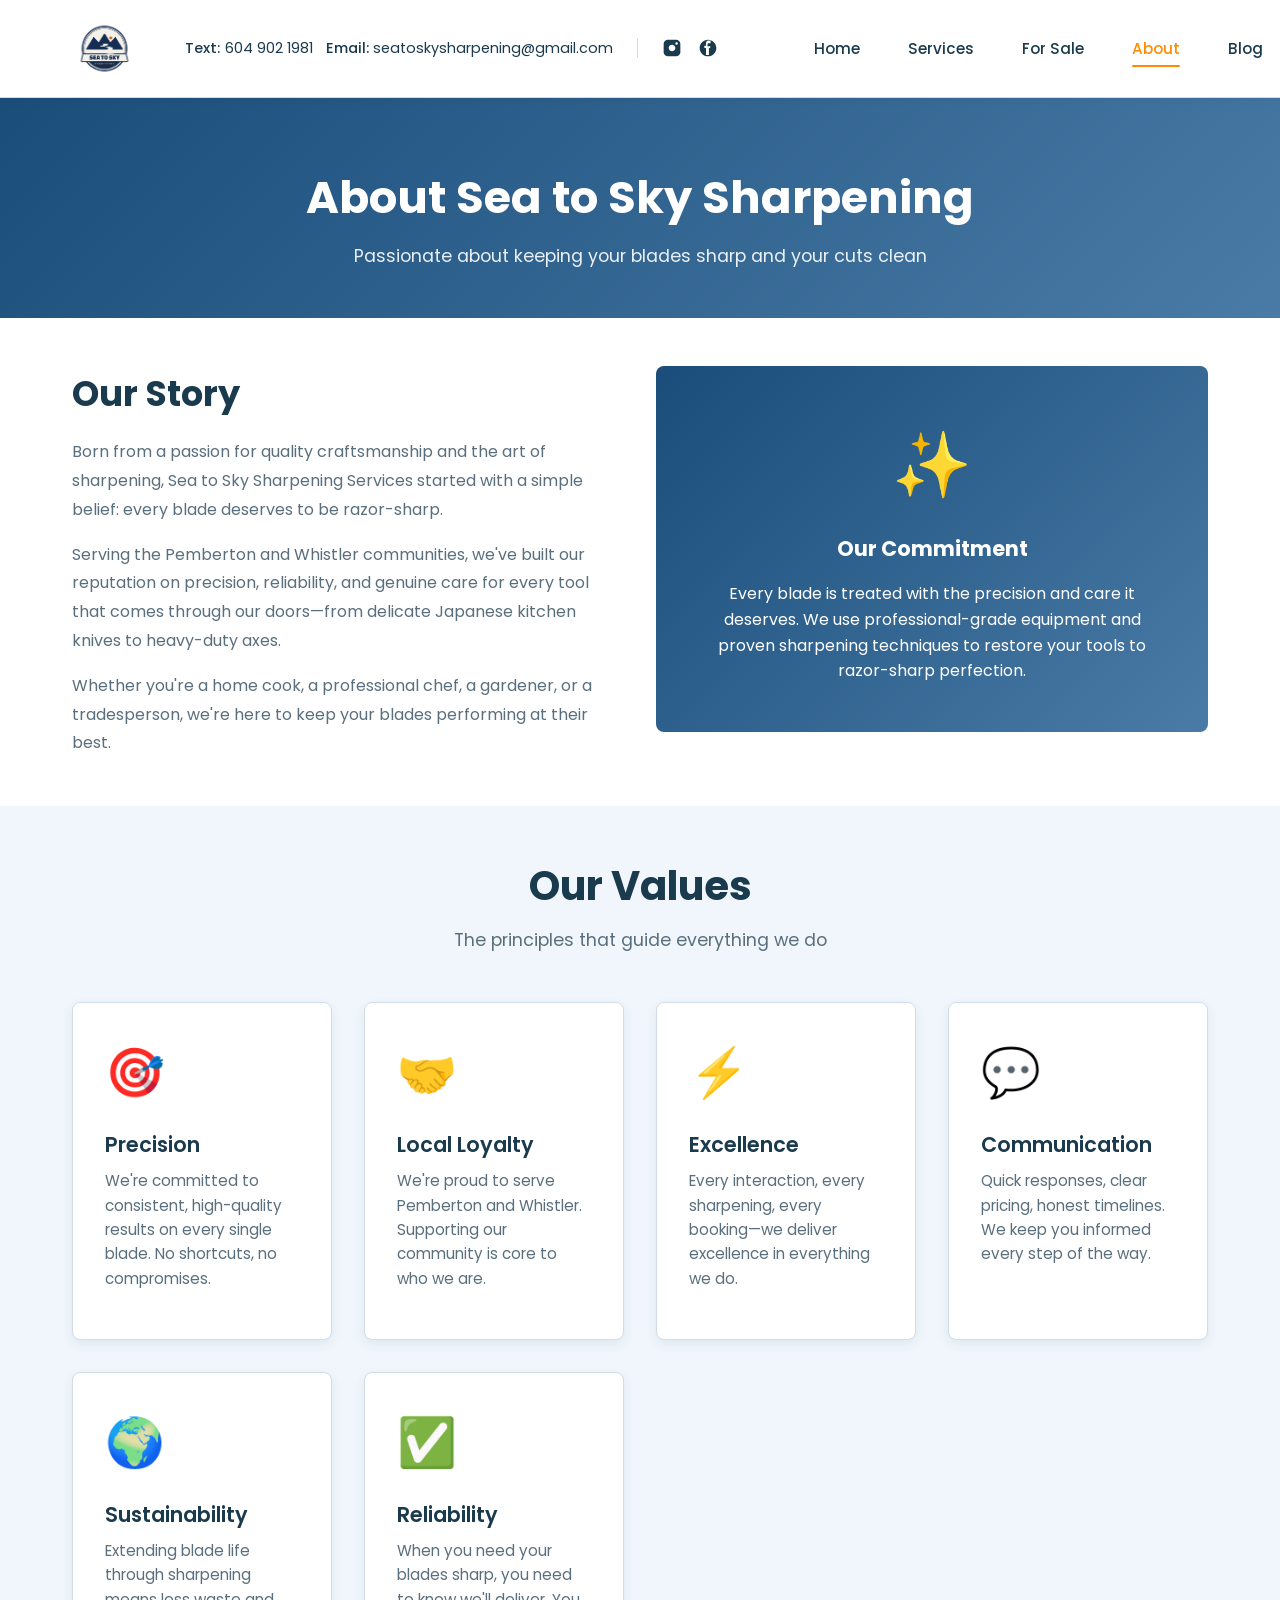
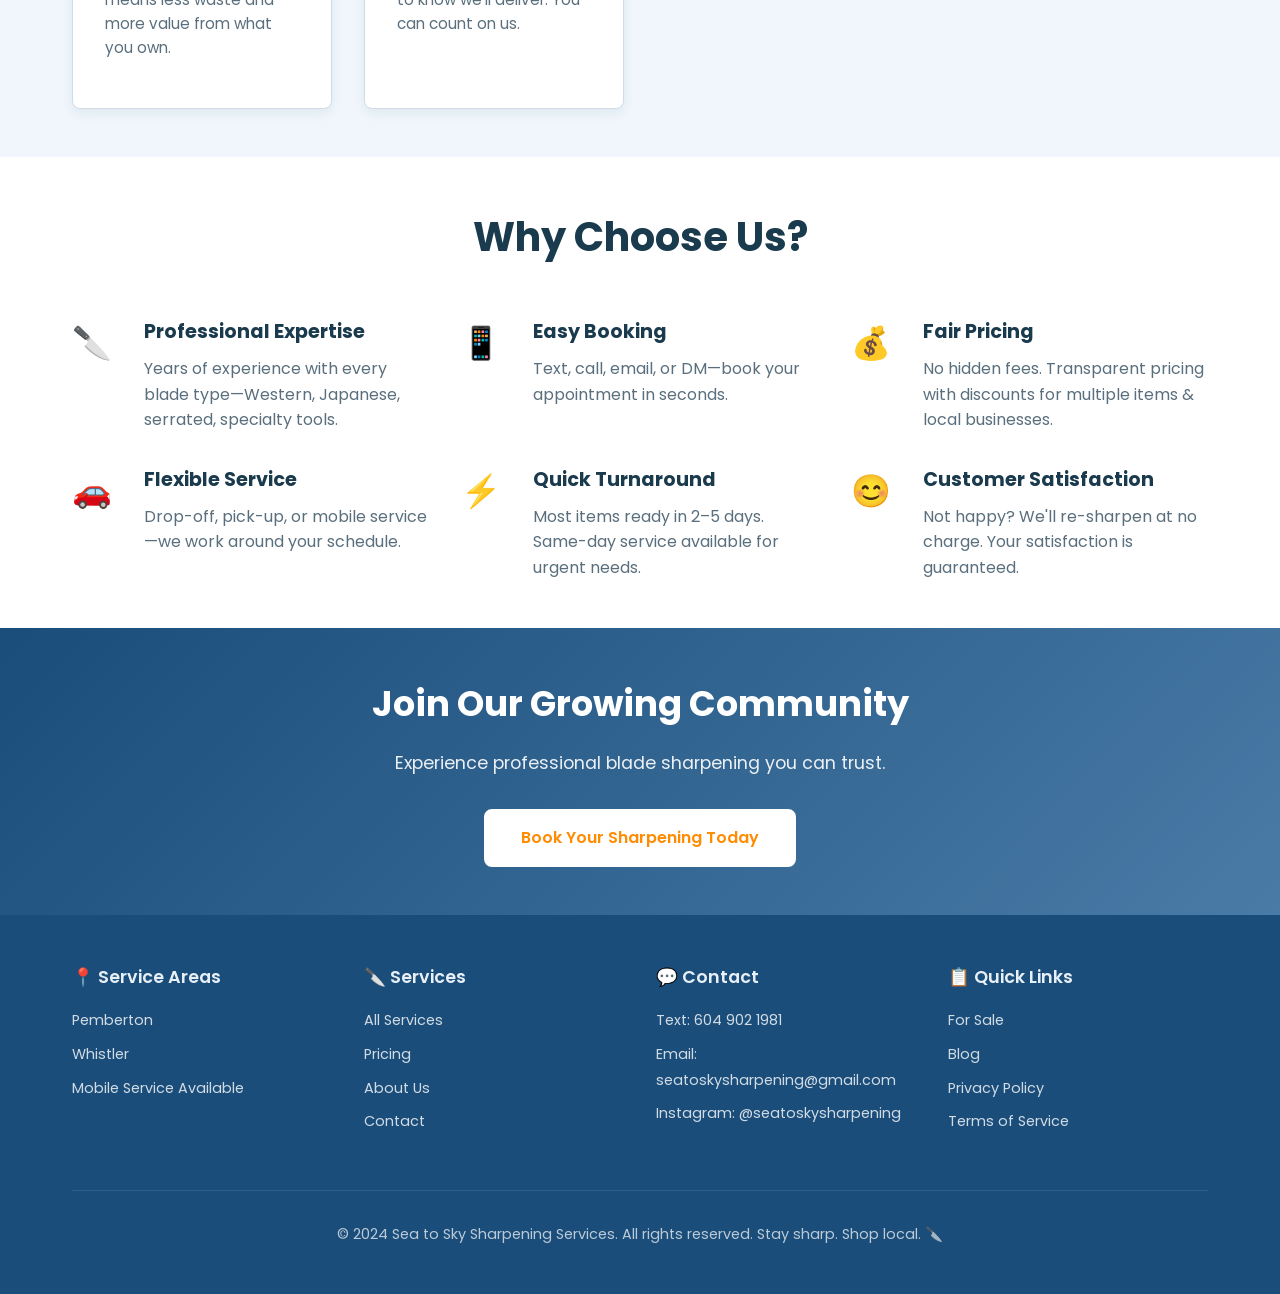
==== about.html @ df80ff3f "Initial commit: Sea to Sky Sharpening website with all pages and assets" ====
<!DOCTYPE html>
<html lang="en">
<head>
    <meta charset="UTF-8">
    <meta name="viewport" content="width=device-width, initial-scale=1.0">
    <meta name="description" content="Learn about Sea to Sky Sharpening Services. Our story, mission, and commitment to professional blade sharpening in Pemberton & Whistler.">
    <meta name="keywords" content="about, story, mission, professional sharpening, Sea to Sky, Pemberton, Whistler">
    <title>About | Sea to Sky Sharpening</title>
    <link rel="icon" href="assets/branding/Sea to Sky sharpening Transparent.png" type="image/png">
    <link rel="stylesheet" href="css/styles.css">
    <link href="https://fonts.googleapis.com/css2?family=Poppins:wght@300;400;500;600;700;800&display=swap" rel="stylesheet">
</head>
<body>
    <a class="skip-link" href="#main">Skip to main content</a>
    
    <!-- Navigation -->
    <nav class="navbar" role="navigation" aria-label="Main Navigation">
        <div class="nav-container">
            <div class="nav-left">
                <div class="nav-brand">
                    <a href="index.html">
                        <img src="assets/branding/Sea to Sky sharpening Transparent.png" alt="Sea to Sky Sharpening Logo" class="logo">
                    </a>
                </div>
                <div class="nav-contact-desktop">
                    <div class="nav-contact-left">
                        <a href="https://wa.me/16049021981" class="contact-link phone">
                            <span class="label">Text:</span> 604 902 1981
                        </a>
                        <a href="mailto:seatoskysharpening@gmail.com" class="contact-link email">
                            <span class="label">Email:</span> seatoskysharpening@gmail.com
                        </a>
                    </div>
                    <div class="nav-contact-right">
                        <a href="https://www.instagram.com/seatoskysharpening/" class="contact-link" target="_blank" rel="noopener noreferrer" aria-label="Follow us on Instagram" title="Instagram">
                            <svg width="20" height="20" viewBox="0 0 24 24" fill="currentColor" xmlns="http://www.w3.org/2000/svg"><rect x="2" y="2" width="20" height="20" rx="5" ry="5"/><path d="M16 11.37A4 4 0 1 1 12.63 8 4 4 0 0 1 16 11.37z" fill="white"/><circle cx="17.5" cy="6.5" r="1.5" fill="white"/></svg>
                        </a>
                        <a href="https://www.facebook.com/seatoskysharpenings/" class="contact-link" target="_blank" rel="noopener noreferrer" aria-label="Follow us on Facebook" title="Facebook">
                            <svg width="20" height="20" viewBox="0 0 24 24" fill="currentColor" xmlns="http://www.w3.org/2000/svg"><path d="M12 2C6.48 2 2 6.48 2 12s4.48 10 10 10 10-4.48 10-10S17.52 2 12 2zm3.7 10h-2.6v8.4h-3.5V12h-2V9.3h2V7.3c0-1.7.4-4.3 2.7-4.3 1.5 0 2.8.3 2.8.3v3h-1.9c-1.5 0-1.8.7-1.8 1.5v2h3.5l-.5 2.7z" fill="currentColor"/></svg>
                        </a>
                    </div>
                </div>
            </div>
            <button class="nav-toggle" id="navToggle" aria-label="Toggle navigation">
                <span></span>
                <span></span>
                <span></span>
            </button>
            <div class="nav-menu" id="navMenu">
                <ul class="nav-links">
                    <li><a href="index.html">Home</a></li>
                    <li><a href="services.html">Services</a></li>
                    <li><a href="for-sale.html">For Sale</a></li>
                    <li><a href="about.html" class="active">About</a></li>
                    <li><a href="blog.html">Blog</a></li>
                    <li><a href="contact.html">Contact</a></li>
                </ul>
                <div class="nav-contact-mobile">
                    <a href="tel:+16049021981" class="contact-link phone">
                        <span class="label">Text:</span> 604 902 1981
                    </a>
                    <a href="mailto:seatoskysharpening@gmail.com" class="contact-link email">
                        <span class="label">Email:</span> seatoskysharpening@gmail.com
                    </a>
                    <a href="https://www.instagram.com/seatoskysharpening/" class="contact-link instagram" target="_blank" rel="noopener noreferrer" aria-label="Follow us on Instagram">
                        <svg width="18" height="18" viewBox="0 0 24 24" fill="none" stroke="currentColor" stroke-width="2" xmlns="http://www.w3.org/2000/svg"><rect x="2" y="2" width="20" height="20" rx="5" ry="5"/><path d="M16 11.37A4 4 0 1 1 12.63 8 4 4 0 0 1 16 11.37z"/><circle cx="17.5" cy="6.5" r="1.5" fill="currentColor"/></svg>
                        <span class="label">Instagram</span>
                    </a>
                </div>
            </div>
        </div>
    </nav>

    <main id="main">
        <!-- Page Header -->
        <header class="page-header">
            <div class="container">
                <h1>About Sea to Sky Sharpening</h1>
                <p>Passionate about keeping your blades sharp and your cuts clean</p>
            </div>
        </header>

        <!-- Story Section -->
        <section>
            <div class="container">
                <div class="grid grid-2">
                    <div>
                        <h2 style="font-size: 2.2rem; margin-bottom: 1rem; color: var(--text-dark);">Our Story</h2>
                        <p style="color: var(--text-light); margin-bottom: 1rem; line-height: 1.8;">
                            Born from a passion for quality craftsmanship and the art of sharpening, Sea to Sky Sharpening Services started with a simple belief: every blade deserves to be razor-sharp.
                        </p>
                        <p style="color: var(--text-light); margin-bottom: 1rem; line-height: 1.8;">
                            Serving the Pemberton and Whistler communities, we've built our reputation on precision, reliability, and genuine care for every tool that comes through our doors—from delicate Japanese kitchen knives to heavy-duty axes.
                        </p>
                        <p style="color: var(--text-light); line-height: 1.8;">
                            Whether you're a home cook, a professional chef, a gardener, or a tradesperson, we're here to keep your blades performing at their best.
                        </p>
                    </div>
                    <div>
                        <div style="background: linear-gradient(135deg, var(--primary) 0%, var(--steel) 100%); border-radius: var(--radius); padding: 3rem; color: var(--white); text-align: center;">
                            <div style="font-size: 4rem; margin-bottom: 1rem;">✨</div>
                            <h3 style="font-size: 1.3rem; margin-bottom: 1rem;">Our Commitment</h3>
                            <p style="margin-bottom: 0;">
                                Every blade is treated with the precision and care it deserves. We use professional-grade equipment and proven sharpening techniques to restore your tools to razor-sharp perfection.
                            </p>
                        </div>
                    </div>
                </div>
            </div>
        </section>

        <!-- Values Section -->
        <section class="section-alt">
            <div class="container">
                <div class="section-header">
                    <h2>Our Values</h2>
                    <p>The principles that guide everything we do</p>
                </div>

                <div class="grid grid-3">
                    <div class="card">
                        <div class="card-body">
                            <div style="font-size: 3rem; margin-bottom: 1rem;">🎯</div>
                            <h3 class="card-title">Precision</h3>
                            <p class="card-text">We're committed to consistent, high-quality results on every single blade. No shortcuts, no compromises.</p>
                        </div>
                    </div>

                    <div class="card">
                        <div class="card-body">
                            <div style="font-size: 3rem; margin-bottom: 1rem;">🤝</div>
                            <h3 class="card-title">Local Loyalty</h3>
                            <p class="card-text">We're proud to serve Pemberton and Whistler. Supporting our community is core to who we are.</p>
                        </div>
                    </div>

                    <div class="card">
                        <div class="card-body">
                            <div style="font-size: 3rem; margin-bottom: 1rem;">⚡</div>
                            <h3 class="card-title">Excellence</h3>
                            <p class="card-text">Every interaction, every sharpening, every booking—we deliver excellence in everything we do.</p>
                        </div>
                    </div>

                    <div class="card">
                        <div class="card-body">
                            <div style="font-size: 3rem; margin-bottom: 1rem;">💬</div>
                            <h3 class="card-title">Communication</h3>
                            <p class="card-text">Quick responses, clear pricing, honest timelines. We keep you informed every step of the way.</p>
                        </div>
                    </div>

                    <div class="card">
                        <div class="card-body">
                            <div style="font-size: 3rem; margin-bottom: 1rem;">🌍</div>
                            <h3 class="card-title">Sustainability</h3>
                            <p class="card-text">Extending blade life through sharpening means less waste and more value from what you own.</p>
                        </div>
                    </div>

                    <div class="card">
                        <div class="card-body">
                            <div style="font-size: 3rem; margin-bottom: 1rem;">✅</div>
                            <h3 class="card-title">Reliability</h3>
                            <p class="card-text">When you need your blades sharp, you need to know we'll deliver. You can count on us.</p>
                        </div>
                    </div>
                </div>
            </div>
        </section>

        <!-- Why Us Section -->
        <section>
            <div class="container">
                <div class="section-header">
                    <h2>Why Choose Us?</h2>
                </div>

                <div class="grid grid-2">
                    <div style="display: flex; gap: var(--spacing-lg); align-items: flex-start;">
                        <div style="font-size: 2rem; flex-shrink: 0;">🔪</div>
                        <div>
                            <h3 style="font-size: 1.2rem; margin-bottom: 0.5rem; color: var(--text-dark);">Professional Expertise</h3>
                            <p style="color: var(--text-light);">Years of experience with every blade type—Western, Japanese, serrated, specialty tools.</p>
                        </div>
                    </div>

                    <div style="display: flex; gap: var(--spacing-lg); align-items: flex-start;">
                        <div style="font-size: 2rem; flex-shrink: 0;">📱</div>
                        <div>
                            <h3 style="font-size: 1.2rem; margin-bottom: 0.5rem; color: var(--text-dark);">Easy Booking</h3>
                            <p style="color: var(--text-light);">Text, call, email, or DM—book your appointment in seconds.</p>
                        </div>
                    </div>

                    <div style="display: flex; gap: var(--spacing-lg); align-items: flex-start;">
                        <div style="font-size: 2rem; flex-shrink: 0;">💰</div>
                        <div>
                            <h3 style="font-size: 1.2rem; margin-bottom: 0.5rem; color: var(--text-dark);">Fair Pricing</h3>
                            <p style="color: var(--text-light);">No hidden fees. Transparent pricing with discounts for multiple items & local businesses.</p>
                        </div>
                    </div>

                    <div style="display: flex; gap: var(--spacing-lg); align-items: flex-start;">
                        <div style="font-size: 2rem; flex-shrink: 0;">🚗</div>
                        <div>
                            <h3 style="font-size: 1.2rem; margin-bottom: 0.5rem; color: var(--text-dark);">Flexible Service</h3>
                            <p style="color: var(--text-light);">Drop-off, pick-up, or mobile service—we work around your schedule.</p>
                        </div>
                    </div>

                    <div style="display: flex; gap: var(--spacing-lg); align-items: flex-start;">
                        <div style="font-size: 2rem; flex-shrink: 0;">⚡</div>
                        <div>
                            <h3 style="font-size: 1.2rem; margin-bottom: 0.5rem; color: var(--text-dark);">Quick Turnaround</h3>
                            <p style="color: var(--text-light);">Most items ready in 2–5 days. Same-day service available for urgent needs.</p>
                        </div>
                    </div>

                    <div style="display: flex; gap: var(--spacing-lg); align-items: flex-start;">
                        <div style="font-size: 2rem; flex-shrink: 0;">😊</div>
                        <div>
                            <h3 style="font-size: 1.2rem; margin-bottom: 0.5rem; color: var(--text-dark);">Customer Satisfaction</h3>
                            <p style="color: var(--text-light);">Not happy? We'll re-sharpen at no charge. Your satisfaction is guaranteed.</p>
                        </div>
                    </div>
                </div>
            </div>
        </section>

        <!-- CTA -->
        <section style="background: linear-gradient(135deg, var(--primary) 0%, var(--steel) 100%); color: var(--white); text-align: center;">
            <div class="container">
                <h2 style="font-size: 2.2rem; margin-bottom: 1rem;">Join Our Growing Community</h2>
                <p style="font-size: 1.1rem; margin-bottom: 2rem; color: rgba(255,255,255,0.9);">Experience professional blade sharpening you can trust.</p>
                <a href="contact.html" class="btn btn-secondary">Book Your Sharpening Today</a>
            </div>
        </section>
    </main>

    <!-- Footer -->
    <footer>
        <div class="container">
            <div class="footer-content">
                <div class="footer-section">
                    <h3>📍 Service Areas</h3>
                    <ul>
                        <li><a href="#">Pemberton</a></li>
                        <li><a href="#">Whistler</a></li>
                        <li><a href="#">Mobile Service Available</a></li>
                    </ul>
                </div>
                <div class="footer-section">
                    <h3>🔪 Services</h3>
                    <ul>
                        <li><a href="services.html">All Services</a></li>
                        <li><a href="services.html#pricing">Pricing</a></li>
                        <li><a href="about.html">About Us</a></li>
                        <li><a href="contact.html">Contact</a></li>
                    </ul>
                </div>
                <div class="footer-section">
                    <h3>💬 Contact</h3>
                    <ul>
                        <li><a href="tel:+16049021981">Text: 604 902 1981</a></li>
                        <li><a href="mailto:seatoskysharpening@gmail.com">Email: seatoskysharpening@gmail.com</a></li>
                        <li><a href="https://www.instagram.com/seatoskysharpening/" target="_blank" rel="noopener noreferrer">Instagram: @seatoskysharpening</a></li>
                    </ul>
                </div>
                <div class="footer-section">
                    <h3>📋 Quick Links</h3>
                    <ul>
                        <li><a href="for-sale.html">For Sale</a></li>
                        <li><a href="blog.html">Blog</a></li>
                        <li><a href="#">Privacy Policy</a></li>
                        <li><a href="#">Terms of Service</a></li>
                    </ul>
                </div>
            </div>
            <div class="footer-bottom">
                <p>&copy; 2024 Sea to Sky Sharpening Services. All rights reserved. Stay sharp. Shop local. 🔪</p>
            </div>
        </div>
    </footer>

    <script src="js/scripts.js"></script>
</body>
</html>
---- css/styles.css ----
/* Sea to Sky Sharpening - Premium Minimalist Design */

:root {
    --primary: #1a4d7a;
    --primary-light: #2d6fa5;
    --secondary: #f0f6fb;
    --accent: #ff8c00;
    --accent-light: #ffa500;
    --steel: #4a7ba7;
    --silver: #e8f0f7;
    --text-dark: #1a3a4d;
    --text-light: #5a6f7d;
    --text-muted: #8a9aaa;
    --border: #d0dce8;
    --white: #ffffff;
    --spacing: 1rem;
    --spacing-lg: 2rem;
    --spacing-xl: 3rem;
    --radius: 8px;
    --shadow: 0 8px 32px rgba(26, 77, 122, 0.12);
    --shadow-sm: 0 4px 12px rgba(26, 77, 122, 0.08);
    --shadow-lg: 0 20px 60px rgba(26, 77, 122, 0.15);
    --transition: all 0.3s cubic-bezier(0.25, 0.46, 0.45, 0.94);
}

/* Reset & Base */
* {
    margin: 0;
    padding: 0;
    box-sizing: border-box;
}

html, body {
    height: 100%;
    scroll-behavior: smooth;
}

body {
    font-family: 'Poppins', -apple-system, BlinkMacSystemFont, 'Segoe UI', sans-serif;
    font-size: 16px;
    line-height: 1.6;
    color: var(--text-dark);
    background-color: var(--white);
    overflow-x: hidden;
}

/* Container */
.container {
    max-width: 1200px;
    margin: 0 auto;
    padding: 0 var(--spacing-lg);
}

.container-sm {
    max-width: 900px;
    margin: 0 auto;
    padding: 0 var(--spacing-lg);
}

/* Navigation */
.navbar {
    background: var(--white);
    border-bottom: 1px solid var(--border);
    position: sticky;
    top: 0;
    z-index: 1000;
    box-shadow: 0 2px 8px rgba(0, 0, 0, 0.04);
    backdrop-filter: blur(10px);
    background: rgba(255, 255, 255, 0.95);
}

.nav-container {
    max-width: 1200px;
    margin: 0 auto;
    padding: 1rem var(--spacing-lg);
    display: flex;
    align-items: center;
    justify-content: space-between;
}

.nav-left {
    display: flex;
    align-items: center;
    gap: var(--spacing-xl);
    flex-shrink: 0;
    margin-right: 6rem;
}

.nav-brand {
    display: flex;
    align-items: center;
    gap: 0.8rem;
    flex-shrink: 0;
}

.nav-brand a {
    display: flex;
    align-items: center;
    text-decoration: none;
}

.logo {
    height: 65px;
    width: auto;
}

.nav-contact-desktop {
    display: flex;
    align-items: center;
    gap: 1.5rem;
    margin-left: auto;
    flex-shrink: 0;
}

.nav-contact-left {
    display: flex;
    gap: 0.8rem;
    align-items: center;
}

.nav-contact-right {
    display: flex;
    gap: 1rem;
    align-items: center;
    border-left: 1px solid var(--border);
    padding-left: 1.5rem;
}

.contact-link {
    text-decoration: none;
    color: var(--text-dark);
    font-size: 0.9rem;
    transition: var(--transition);
    display: flex;
    align-items: center;
    gap: 0.3rem;
}

.contact-link:hover {
    color: var(--accent);
}

.contact-link .label {
    font-weight: 500;
}

.nav-contact-mobile {
    display: none;
}

.nav-brand-mobile {
    display: none;
}

.nav-toggle {
    display: none;
    flex-direction: column;
    background: none;
    border: none;
    cursor: pointer;
    gap: 6px;
    padding: 0.5rem;
}

.nav-toggle span {
    width: 25px;
    height: 3px;
    background: var(--primary);
    border-radius: 2px;
    transition: var(--transition);
}

.nav-toggle.active span:nth-child(1) {
    transform: rotate(45deg) translate(8px, 8px);
}

.nav-toggle.active span:nth-child(2) {
    opacity: 0;
}

.nav-toggle.active span:nth-child(3) {
    transform: rotate(-45deg) translate(8px, -8px);
}

.nav-menu {
    display: flex;
    align-items: center;
    gap: var(--spacing-xl);
    flex-shrink: 0;
}

.nav-links {
    display: flex;
    list-style: none;
    gap: var(--spacing-xl);
}

.nav-links a {
    text-decoration: none;
    color: var(--text-dark);
    font-weight: 500;
    font-size: 0.95rem;
    transition: var(--transition);
    position: relative;
    padding: 0.5rem 0;
}

.nav-links a:hover,
.nav-links a.active {
    color: var(--accent);
}

.nav-links a.active::after {
    content: '';
    position: absolute;
    bottom: 0;
    left: 0;
    right: 0;
    height: 2px;
    background: var(--accent);
    border-radius: 1px;
}

@media (max-width: 768px) {
    .nav-contact-desktop {
        display: none;
    }

    .nav-brand-mobile {
        display: block;
        position: absolute;
        left: 50%;
        transform: translateX(-50%);
    }

    .nav-brand-mobile img {
        height: 50px;
        width: auto;
    }

    .nav-toggle {
        display: flex;
    }

    .nav-menu {
        position: absolute;
        top: 100%;
        left: 0;
        right: 0;
        flex-direction: column;
        background: var(--white);
        border-bottom: 1px solid var(--border);
        padding: var(--spacing-lg);
        gap: 0;
        display: none;
        box-shadow: var(--shadow-sm);
    }

    .nav-menu.active {
        display: flex;
    }

    .nav-links {
        flex-direction: column;
        gap: 0;
        width: 100%;
    }

    .nav-links a {
        padding: var(--spacing) 0;
        border-bottom: 1px solid var(--border);
    }

    .nav-links a.active::after {
        display: none;
    }

    .nav-contact-mobile {
        display: flex;
        flex-direction: column;
        gap: 0;
        margin-top: var(--spacing);
        padding-top: var(--spacing);
        border-top: 1px solid var(--border);
    }

    .nav-contact-mobile .contact-link {
        padding: var(--spacing) 0;
        border-bottom: 1px solid var(--border);
    }
}

/* Hero Section */
.hero {
    background: linear-gradient(135deg, var(--primary) 0%, var(--steel) 100%);
    color: var(--white);
    padding: 8rem var(--spacing-lg) 6rem;
    position: relative;
    overflow: hidden;
}

.hero::before {
    content: '';
    position: absolute;
    top: 0;
    right: -10%;
    width: 500px;
    height: 500px;
    background: radial-gradient(circle, rgba(231, 76, 60, 0.1) 0%, transparent 70%);
    border-radius: 50%;
}

.hero-content {
    position: relative;
    z-index: 1;
    text-align: center;
}

.hero h1 {
    font-size: 3.5rem;
    font-weight: 700;
    margin-bottom: 1rem;
    line-height: 1.2;
}

.hero p {
    font-size: 1.3rem;
    margin-bottom: 2rem;
    color: rgba(255, 255, 255, 0.9);
    max-width: 600px;
    margin-left: auto;
    margin-right: auto;
}

.hero-cta {
    display: flex;
    gap: 1rem;
    justify-content: center;
    flex-wrap: wrap;
}

/* Buttons */
.btn {
    padding: 0.9rem 2.2rem;
    border: none;
    border-radius: var(--radius);
    font-size: 1rem;
    font-weight: 600;
    cursor: pointer;
    transition: var(--transition);
    text-decoration: none;
    display: inline-block;
    text-align: center;
}

.btn-primary {
    background: var(--accent);
    color: var(--white);
    box-shadow: 0 4px 15px rgba(231, 76, 60, 0.3);
}

.btn-primary:hover {
    background: var(--accent-light);
    transform: translateY(-2px);
    box-shadow: 0 8px 25px rgba(231, 76, 60, 0.4);
}

.btn-secondary {
    background: var(--white);
    color: var(--accent);
    border: 2px solid var(--white);
}

.btn-secondary:hover {
    background: transparent;
    color: var(--white);
    transform: translateY(-2px);
}

.btn-outline {
    background: transparent;
    color: var(--white);
    border: 2px solid var(--white);
}

.btn-outline:hover {
    background: var(--white);
    color: var(--accent);
    transform: translateY(-2px);
}

.btn-dark {
    background: var(--primary);
    color: var(--white);
    border: 2px solid var(--primary);
}

.btn-dark:hover {
    background: transparent;
    transform: translateY(-2px);
}

/* Page Header */
.page-header {
    background: linear-gradient(135deg, var(--primary) 0%, var(--steel) 100%);
    color: var(--white);
    padding: 4rem var(--spacing-lg) 3rem;
    text-align: center;
}

.page-header h1 {
    font-size: 2.8rem;
    font-weight: 700;
    margin-bottom: 0.5rem;
}

.page-header p {
    font-size: 1.1rem;
    color: rgba(255, 255, 255, 0.9);
}

/* Grid Systems */
.grid {
    display: grid;
    gap: var(--spacing-lg);
}

.grid-2 {
    grid-template-columns: repeat(auto-fit, minmax(300px, 1fr));
}

.grid-3 {
    grid-template-columns: repeat(auto-fit, minmax(250px, 1fr));
}

.grid-4 {
    grid-template-columns: repeat(auto-fit, minmax(220px, 1fr));
}

@media (max-width: 768px) {
    .grid-3,
    .grid-4 {
        grid-template-columns: repeat(auto-fit, minmax(150px, 1fr));
    }
}

/* Cards */
.card {
    background: var(--white);
    border-radius: var(--radius);
    overflow: hidden;
    box-shadow: var(--shadow-sm);
    transition: var(--transition);
    border: 1px solid var(--border);
}

.card:hover {
    box-shadow: var(--shadow);
    transform: translateY(-8px);
}

.card-image {
    width: 100%;
    height: 250px;
    background: linear-gradient(135deg, #f0f0f0 0%, #e0e0e0 100%);
    overflow: hidden;
    display: flex;
    align-items: center;
    justify-content: center;
    color: var(--text-muted);
    font-size: 3rem;
}

.card-image img {
    width: 100%;
    height: 100%;
    object-fit: cover;
}

.card-body {
    padding: var(--spacing-lg);
}

.card-title {
    font-size: 1.3rem;
    font-weight: 600;
    margin-bottom: 0.5rem;
    color: var(--text-dark);
}

.card-text {
    color: var(--text-light);
    margin-bottom: 1rem;
    font-size: 0.95rem;
}

.card-price {
    font-size: 1.5rem;
    font-weight: 700;
    color: var(--accent);
    margin-bottom: 1rem;
}

.card-badge {
    display: inline-block;
    background: var(--accent);
    color: var(--white);
    padding: 0.4rem 0.8rem;
    border-radius: 20px;
    font-size: 0.8rem;
    font-weight: 600;
    margin-bottom: 1rem;
}

/* Sections */
section {
    padding: var(--spacing-xl) var(--spacing-lg);
}

.section-header {
    text-align: center;
    margin-bottom: var(--spacing-xl);
}

.section-header h2 {
    font-size: 2.5rem;
    font-weight: 700;
    margin-bottom: 0.5rem;
    color: var(--text-dark);
}

.section-header p {
    font-size: 1.1rem;
    color: var(--text-light);
    max-width: 600px;
    margin: 0 auto;
}

.section-alt {
    background: var(--secondary);
}

/* Feature Grid */
.feature {
    display: flex;
    flex-direction: column;
    align-items: center;
    text-align: center;
}

.feature-icon {
    font-size: 3rem;
    margin-bottom: 1rem;
}

.feature h3 {
    font-size: 1.3rem;
    font-weight: 600;
    margin-bottom: 0.5rem;
    color: var(--text-dark);
}

.feature p {
    color: var(--text-light);
    font-size: 0.95rem;
    line-height: 1.6;
}

/* Forms */
form {
    display: flex;
    flex-direction: column;
    gap: var(--spacing);
}

.form-group {
    display: flex;
    flex-direction: column;
    gap: 0.5rem;
}

label {
    font-weight: 500;
    color: var(--text-dark);
    font-size: 0.95rem;
}

input,
textarea,
select {
    padding: 0.8rem;
    border: 1px solid var(--border);
    border-radius: var(--radius);
    font-family: inherit;
    font-size: 0.95rem;
    transition: var(--transition);
}

input:focus,
textarea:focus,
select:focus {
    outline: none;
    border-color: var(--accent);
    box-shadow: 0 0 0 3px rgba(231, 76, 60, 0.1);
}

textarea {
    resize: vertical;
    min-height: 150px;
}

/* Footer */
footer {
    background: var(--primary);
    color: var(--white);
    padding: var(--spacing-xl) var(--spacing-lg);
}

.footer-content {
    display: grid;
    grid-template-columns: repeat(auto-fit, minmax(250px, 1fr));
    gap: var(--spacing-lg);
    margin-bottom: var(--spacing-xl);
}

.footer-section h3 {
    font-size: 1.1rem;
    font-weight: 600;
    margin-bottom: 1rem;
    color: var(--silver);
}

.footer-section ul {
    list-style: none;
}

.footer-section ul li {
    margin-bottom: 0.5rem;
}

.footer-section a {
    color: rgba(255, 255, 255, 0.8);
    text-decoration: none;
    transition: var(--transition);
    font-size: 0.9rem;
}

.footer-section a:hover {
    color: var(--silver);
}

.footer-bottom {
    border-top: 1px solid rgba(255, 255, 255, 0.1);
    padding-top: var(--spacing-lg);
    text-align: center;
    color: rgba(255, 255, 255, 0.7);
    font-size: 0.9rem;
}

/* Utilities */
.text-center {
    text-align: center;
}

.text-left {
    text-align: left;
}

.text-right {
    text-align: right;
}

.mt-1 {
    margin-top: var(--spacing);
}

.mt-2 {
    margin-top: var(--spacing-lg);
}

.mt-3 {
    margin-top: var(--spacing-xl);
}

.mb-1 {
    margin-bottom: var(--spacing);
}

.mb-2 {
    margin-bottom: var(--spacing-lg);
}

.mb-3 {
    margin-bottom: var(--spacing-xl);
}

.py-3 {
    padding: var(--spacing-xl) 0;
}

.py-2 {
    padding: var(--spacing-lg) 0;
}

/* Accessibility */
.skip-link {
    position: absolute;
    left: -9999px;
    z-index: -999;
}

.skip-link:focus {
    left: 0;
    top: 0;
    z-index: 9999;
    background: var(--accent);
    color: var(--white);
    padding: 1rem;
    text-decoration: none;
    border-radius: 0 0 var(--radius) 0;
}

/* Responsive */
@media (max-width: 1024px) {
    .container {
        padding: 0 var(--spacing-lg);
    }

    .hero h1 {
        font-size: 2.8rem;
    }

    .section-header h2 {
        font-size: 2rem;
    }
}

@media (max-width: 768px) {
    :root {
        --spacing-xl: 2rem;
    }

    .hero {
        padding: 4rem var(--spacing-lg) 3rem;
    }

    .hero h1 {
        font-size: 2rem;
    }

    .hero p {
        font-size: 1rem;
    }

    .hero .container {
        grid-template-columns: 1fr !important;
        gap: 2rem !important;
    }

    .hero-content {
        text-align: center !important;
    }

    .hero-cta {
        justify-content: center !important;
    }

    .page-header h1 {
        font-size: 2rem;
    }

    section {
        padding: var(--spacing-lg);
    }

    .section-header h2 {
        font-size: 1.8rem;
    }
}

/* Animations */
@keyframes fadeInUp {
    from {
        opacity: 0;
        transform: translateY(30px);
    }
    to {
        opacity: 1;
        transform: translateY(0);
    }
}

.fade-in {
    animation: fadeInUp 0.6s ease-out;
}

/* Product Grid - For Sale Page */
.product-grid {
    display: grid;
    grid-template-columns: repeat(auto-fill, minmax(280px, 1fr));
    gap: 2rem;
}

.product-card {
    background: var(--white);
    border-radius: var(--radius);
    overflow: hidden;
    box-shadow: var(--shadow-sm);
    transition: var(--transition);
    border: 1px solid var(--border);
    display: flex;
    flex-direction: column;
}

.product-card:hover {
    box-shadow: var(--shadow);
    transform: translateY(-12px);
}

.product-image {
    width: 100%;
    height: 280px;
    background: linear-gradient(135deg, #f5f5f5 0%, #e8e8e8 100%);
    display: flex;
    align-items: center;
    justify-content: center;
    color: var(--text-muted);
    font-size: 3.5rem;
    overflow: hidden;
    position: relative;
}

.product-image img {
    width: 100%;
    height: 100%;
    object-fit: cover;
}

.product-info {
    padding: var(--spacing-lg);
    display: flex;
    flex-direction: column;
    flex: 1;
}

.product-category {
    font-size: 0.8rem;
    color: var(--accent);
    font-weight: 600;
    text-transform: uppercase;
    letter-spacing: 1px;
    margin-bottom: 0.5rem;
}

.product-name {
    font-size: 1.2rem;
    font-weight: 600;
    margin-bottom: 0.5rem;
    color: var(--text-dark);
}

.product-description {
    color: var(--text-light);
    font-size: 0.9rem;
    margin-bottom: 1rem;
    flex: 1;
    line-height: 1.5;
}

.product-price {
    font-size: 1.6rem;
    font-weight: 700;
    color: var(--accent);
    margin-bottom: 1rem;
}

.product-actions {
    display: flex;
    gap: 1rem;
}

.product-btn {
    flex: 1;
    padding: 0.7rem 1rem;
    border: 2px solid var(--accent);
    background: transparent;
    color: var(--accent);
    border-radius: var(--radius);
    font-weight: 600;
    cursor: pointer;
    transition: var(--transition);
    text-decoration: none;
    text-align: center;
    font-size: 0.9rem;
}

.product-btn:hover {
    background: var(--accent);
    color: var(--white);
}

.product-btn-primary {
    background: var(--accent);
    color: var(--white);
    border-color: var(--accent);
}

.product-btn-primary:hover {
    background: var(--accent-light);
    border-color: var(--accent-light);
}

@media (max-width: 768px) {
    .product-grid {
        grid-template-columns: repeat(auto-fill, minmax(180px, 1fr));
        gap: 1.5rem;
    }

    .product-image {
        height: 220px;
        font-size: 2.5rem;
    }

    .product-info {
        padding: var(--spacing);
    }
}
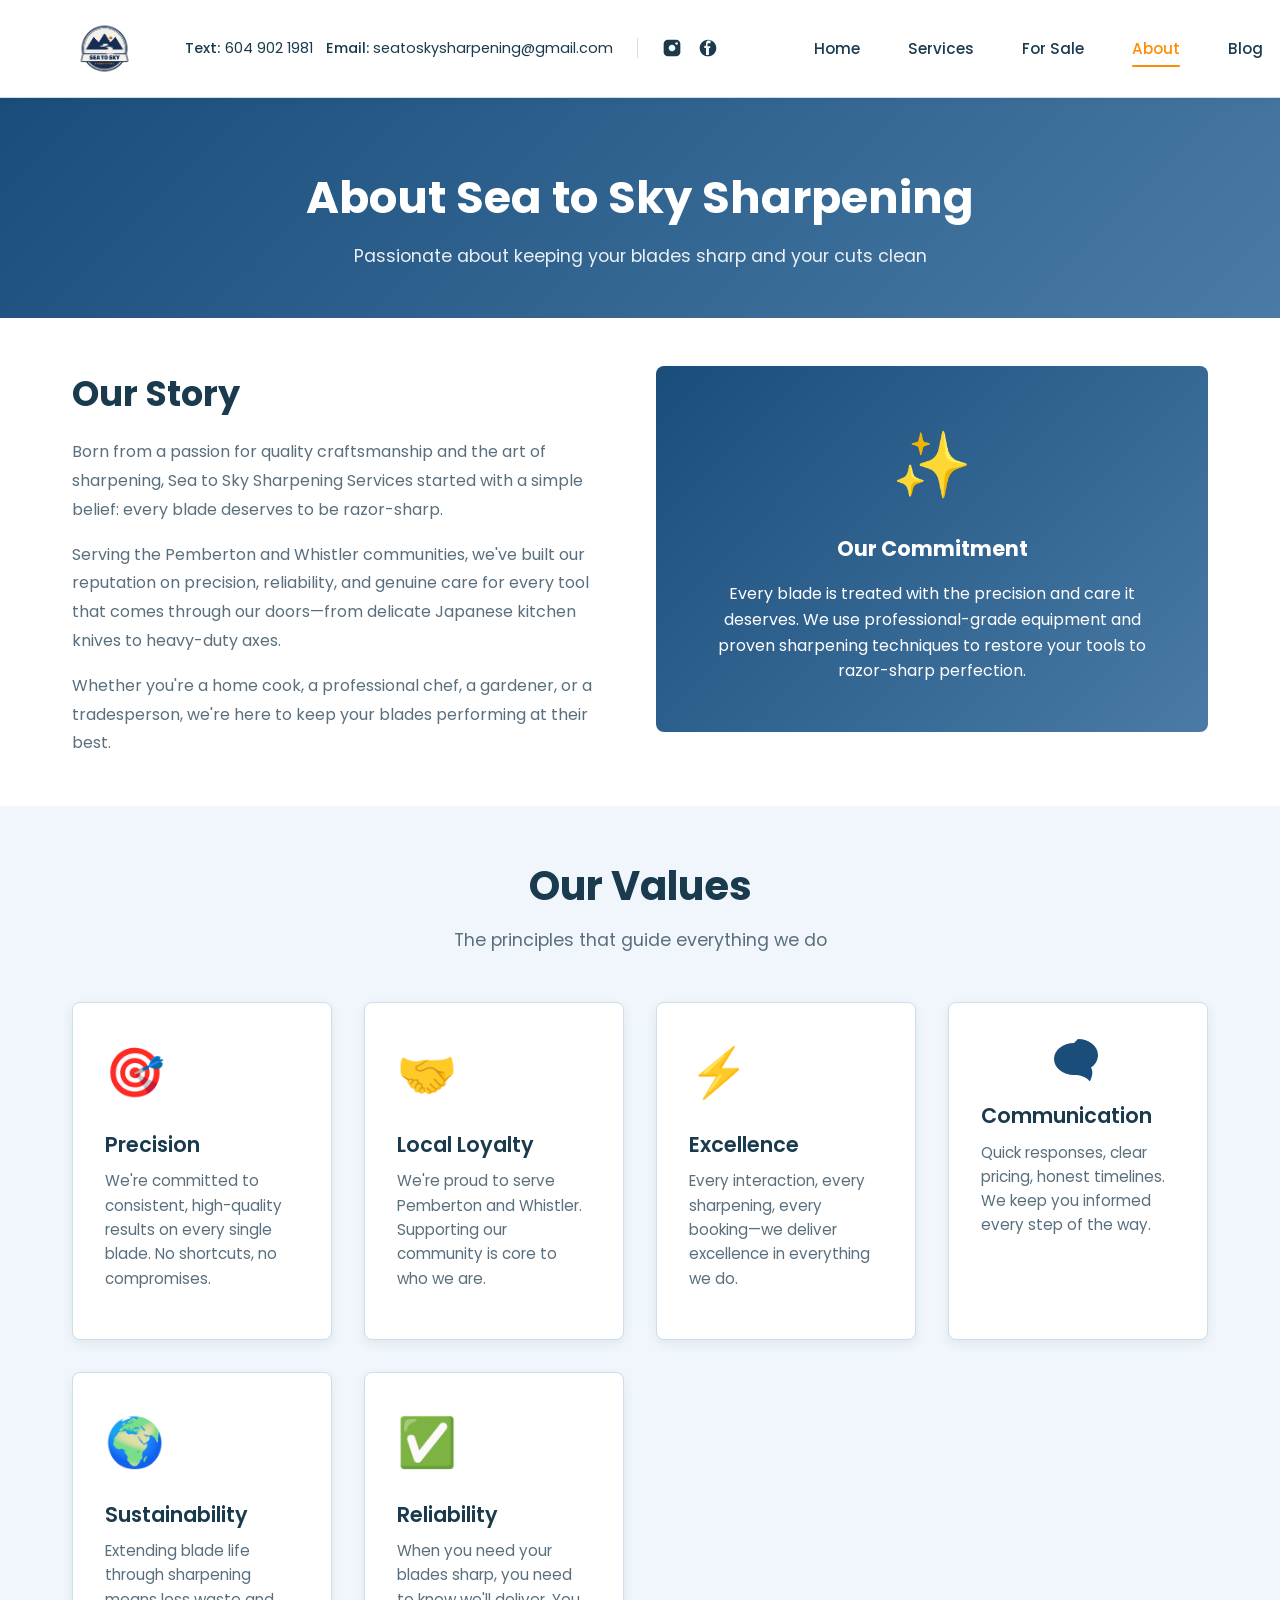
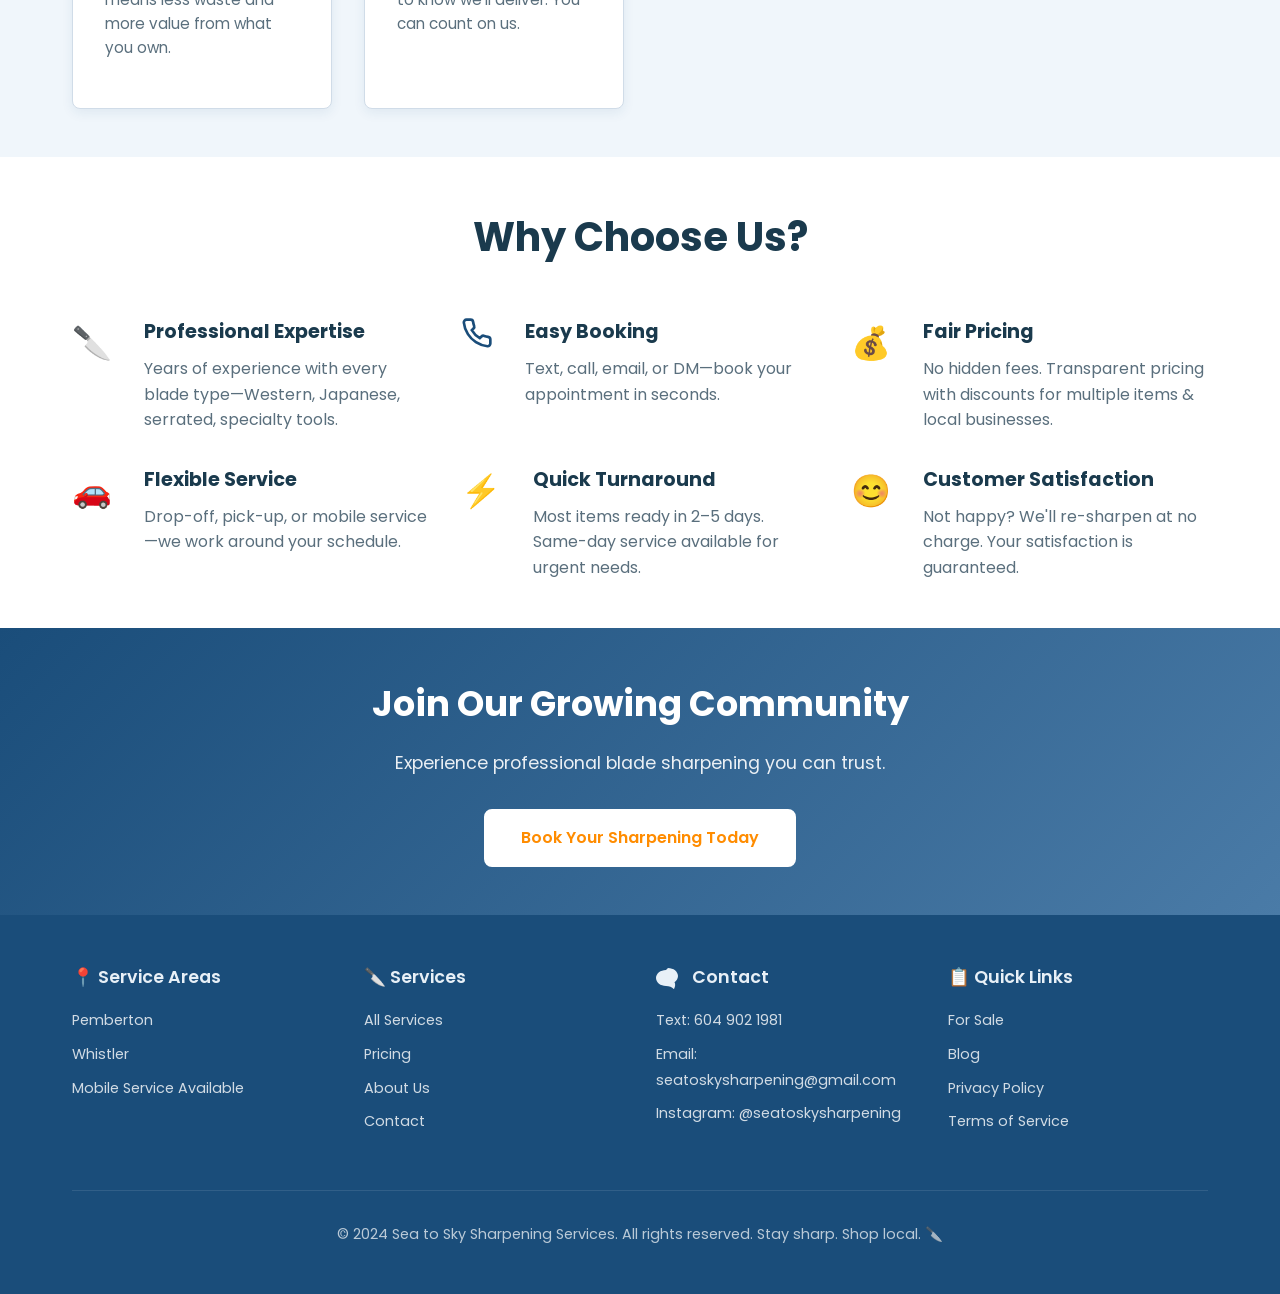
==== commit 47638422: "Replace all emoji icons with proper company SVG icons (Instagram, Facebook Messenger, WhatsApp, phon" ====
--- a/about.html
+++ b/about.html
@@ -144,7 +144,7 @@
 
                     <div class="card">
                         <div class="card-body">
-                            <div style="font-size: 3rem; margin-bottom: 1rem;">💬</div>
+                            <svg width="3rem" height="3rem" viewBox="0 0 24 24" fill="var(--primary)" style="margin: 0 auto 1rem; display: block;" xmlns="http://www.w3.org/2000/svg"><path d="M12 2c5.523 0 10 3.582 10 8 0 2.585-1.391 4.854-3.522 6.311 1.024 1.606.977 4.121-.456 6.689H17.75c-1.842-2.085-4.512-2.988-7.75-2.988-5.523 0-10-3.582-10-8s4.477-8 10-8z"/></svg>
                             <h3 class="card-title">Communication</h3>
                             <p class="card-text">Quick responses, clear pricing, honest timelines. We keep you informed every step of the way.</p>
                         </div>
@@ -186,7 +186,7 @@
                     </div>
 
                     <div style="display: flex; gap: var(--spacing-lg); align-items: flex-start;">
-                        <div style="font-size: 2rem; flex-shrink: 0;">📱</div>
+                        <svg width="2rem" height="2rem" viewBox="0 0 24 24" fill="none" stroke="var(--primary)" stroke-width="2" style="flex-shrink: 0;" xmlns="http://www.w3.org/2000/svg"><path d="M22 16.92v3a2 2 0 0 1-2.18 2 19.79 19.79 0 0 1-8.63-3.07 19.5 19.5 0 0 1-6-6 19.79 19.79 0 0 1-3.07-8.67A2 2 0 0 1 4.11 2h3a2 2 0 0 1 2 1.72 12.84 12.84 0 0 0 .7 2.81 2 2 0 0 1-.45 2.11L8.09 9.91a16 16 0 0 0 6 6l1.27-1.27a2 2 0 0 1 2.11-.45 12.84 12.84 0 0 0 2.81.7A2 2 0 0 1 22 16.92z"></path></svg>
                         <div>
                             <h3 style="font-size: 1.2rem; margin-bottom: 0.5rem; color: var(--text-dark);">Easy Booking</h3>
                             <p style="color: var(--text-light);">Text, call, email, or DM—book your appointment in seconds.</p>
@@ -260,7 +260,7 @@
                     </ul>
                 </div>
                 <div class="footer-section">
-                    <h3>💬 Contact</h3>
+                    <h3><svg width="1.5rem" height="1.5rem" viewBox="0 0 24 24" fill="currentColor" style="display: inline-block; margin-right: 0.5rem; vertical-align: middle;" xmlns="http://www.w3.org/2000/svg"><path d="M12 2c5.523 0 10 3.582 10 8 0 2.585-1.391 4.854-3.522 6.311 1.024 1.606.977 4.121-.456 6.689H17.75c-1.842-2.085-4.512-2.988-7.75-2.988-5.523 0-10-3.582-10-8s4.477-8 10-8z"/></svg> Contact</h3>
                     <ul>
                         <li><a href="tel:+16049021981">Text: 604 902 1981</a></li>
                         <li><a href="mailto:seatoskysharpening@gmail.com">Email: seatoskysharpening@gmail.com</a></li>
--- a/css/styles.css
+++ b/css/styles.css
@@ -76,6 +76,7 @@
     display: flex;
     align-items: center;
     justify-content: space-between;
+    position: relative;
 }
 
 .nav-left {
@@ -250,10 +251,11 @@
         flex-direction: column;
         background: var(--white);
         border-bottom: 1px solid var(--border);
-        padding: var(--spacing-lg);
+        padding: 0;
         gap: 0;
         display: none;
         box-shadow: var(--shadow-sm);
+        z-index: 999;
     }
 
     .nav-menu.active {
@@ -264,11 +266,29 @@
         flex-direction: column;
         gap: 0;
         width: 100%;
+        list-style: none;
+    }
+
+    .nav-links li {
+        margin: 0;
     }
 
     .nav-links a {
-        padding: var(--spacing) 0;
+        padding: 1rem var(--spacing-lg);
+        display: block;
+        color: var(--text-dark);
+        text-decoration: none;
         border-bottom: 1px solid var(--border);
+        font-weight: 500;
+    }
+
+    .nav-links a:hover {
+        color: var(--accent);
+        background-color: var(--secondary);
+    }
+
+    .nav-links a.active {
+        color: var(--accent);
     }
 
     .nav-links a.active::after {
@@ -279,14 +299,19 @@
         display: flex;
         flex-direction: column;
         gap: 0;
-        margin-top: var(--spacing);
-        padding-top: var(--spacing);
+        margin: 0;
+        padding: 0;
         border-top: 1px solid var(--border);
     }
 
     .nav-contact-mobile .contact-link {
-        padding: var(--spacing) 0;
+        padding: 1rem var(--spacing-lg);
+        display: block;
         border-bottom: 1px solid var(--border);
+    }
+
+    .nav-contact-mobile .contact-link:last-child {
+        border-bottom: none;
     }
 }
 
